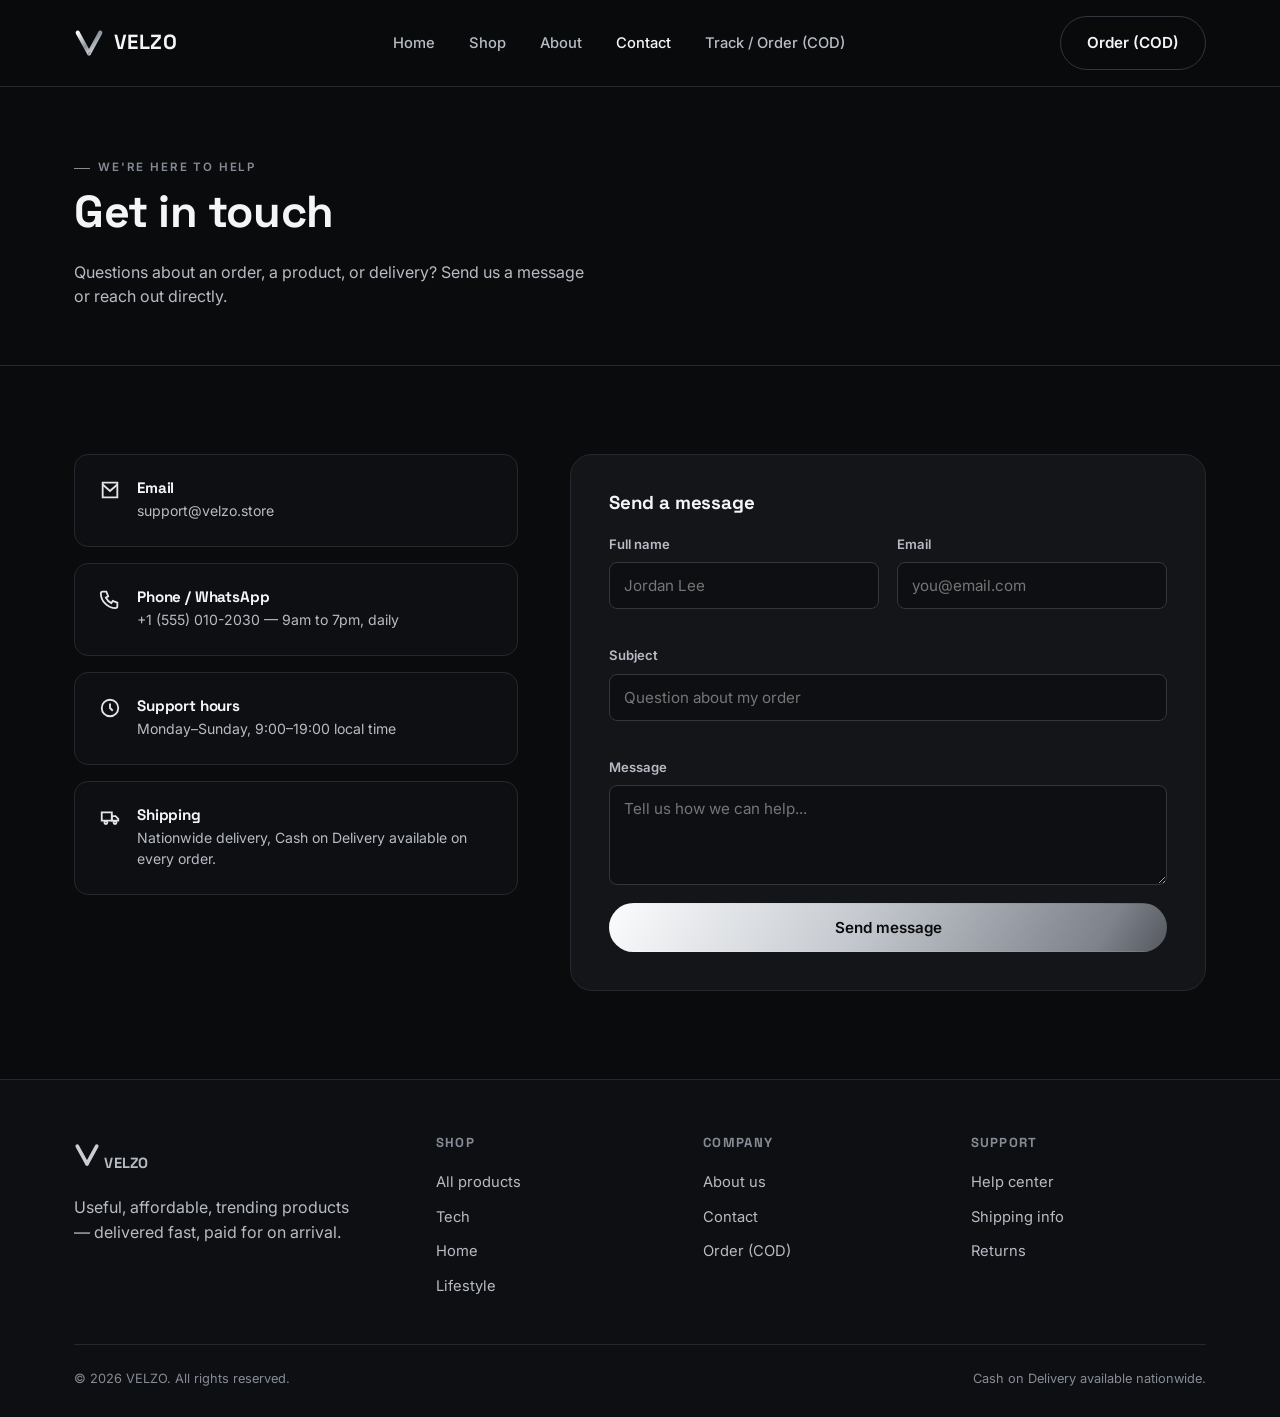
==== contact.html @ 2fbee6c0 "Add files via upload" ====
<!DOCTYPE html>
<html lang="en">
<head>
<meta charset="UTF-8">
<meta name="viewport" content="width=device-width, initial-scale=1.0">
<title>Contact — VELZO</title>
<link rel="preconnect" href="https://fonts.googleapis.com">
<link href="https://fonts.googleapis.com/css2?family=Space+Grotesk:wght@500;600;700&family=Inter:wght@400;500;600;700&display=swap" rel="stylesheet">
<link rel="stylesheet" href="style.css">
</head>
<body>

<nav class="nav">
  <div class="nav-inner">
    <a href="index.html" class="logo">
      <svg width="30" height="30" viewBox="0 0 32 32"><defs><linearGradient id="g1" x1="0" y1="0" x2="1" y2="1">
        <stop offset="0" stop-color="#fbfcfd"/><stop offset="0.5" stop-color="#8b929c"/><stop offset="1" stop-color="#fbfcfd"/>
      </linearGradient></defs>
      <path d="M4 5 L16 27 L28 5" stroke="url(#g1)" stroke-width="4.5" fill="none" stroke-linecap="round" stroke-linejoin="round"/>
      <circle cx="16" cy="27" r="2.1" fill="url(#g1)"/></svg>
      VELZO
    </a>
    <ul class="nav-links">
      <li><a href="index.html">Home</a></li>
      <li><a href="shop.html">Shop</a></li>
      <li><a href="about.html">About</a></li>
      <li><a href="contact.html" class="active">Contact</a></li>
      <li><a href="order.html">Track / Order (COD)</a></li>
    </ul>
    <div class="nav-cta">
      <a href="order.html" class="btn btn-outline">Order (COD)</a>
      <button class="nav-toggle" aria-label="Menu"><span></span></button>
    </div>
  </div>
</nav>

<div class="page-header">
  <div class="container">
    <div class="eyebrow">We're here to help</div>
    <h1>Get in touch</h1>
    <p style="max-width:520px;">Questions about an order, a product, or delivery? Send us a message or reach out directly.</p>
  </div>
</div>

<section>
  <div class="container contact-grid">
    <div>
      <div class="contact-info-card">
        <svg width="22" height="22" viewBox="0 0 24 24" fill="none" stroke="currentColor" stroke-width="2"><path d="M4 4h16v16H4z"/><path d="M4 6l8 7 8-7"/></svg>
        <div><h4>Email</h4><p>support@velzo.store</p></div>
      </div>
      <div class="contact-info-card">
        <svg width="22" height="22" viewBox="0 0 24 24" fill="none" stroke="currentColor" stroke-width="2"><path d="M4 4h4l2 5-2.5 1.5a12 12 0 0 0 6 6L15 14l5 2v4a2 2 0 0 1-2 2C9.6 22 2 14.4 2 6a2 2 0 0 1 2-2z"/></svg>
        <div><h4>Phone / WhatsApp</h4><p>+1 (555) 010-2030 — 9am to 7pm, daily</p></div>
      </div>
      <div class="contact-info-card">
        <svg width="22" height="22" viewBox="0 0 24 24" fill="none" stroke="currentColor" stroke-width="2"><circle cx="12" cy="12" r="9"/><path d="M12 7v5l3 3"/></svg>
        <div><h4>Support hours</h4><p>Monday–Sunday, 9:00–19:00 local time</p></div>
      </div>
      <div class="contact-info-card">
        <svg width="22" height="22" viewBox="0 0 24 24" fill="none" stroke="currentColor" stroke-width="2"><path d="M3 7h11v9H3z"/><path d="M14 11h4l3 3v2h-7z"/><circle cx="7.5" cy="18" r="1.6"/><circle cx="17.5" cy="18" r="1.6"/></svg>
        <div><h4>Shipping</h4><p>Nationwide delivery, Cash on Delivery available on every order.</p></div>
      </div>
    </div>

    <div class="form-card" id="contact-form-card">
      <h3 style="margin-bottom:20px;">Send a message</h3>
      <form id="contact-form">
        <div class="form-grid">
          <div class="field"><label for="c-name">Full name</label><input id="c-name" type="text" required placeholder="Jordan Lee"></div>
          <div class="field"><label for="c-email">Email</label><input id="c-email" type="email" required placeholder="you@email.com"></div>
          <div class="field full"><label for="c-subject">Subject</label><input id="c-subject" type="text" required placeholder="Question about my order"></div>
          <div class="field full"><label for="c-message">Message</label><textarea id="c-message" required placeholder="Tell us how we can help..."></textarea></div>
        </div>
        <button type="submit" class="btn btn-primary btn-block">Send message</button>
      </form>
    </div>
    <div class="form-card success-panel" id="contact-success" style="grid-column:2;">
      <svg width="48" height="48" viewBox="0 0 24 24" fill="none" stroke="currentColor" stroke-width="2"><circle cx="12" cy="12" r="10"/><path d="M8 12l2.5 2.5L16 9"/></svg>
      <h3>Message received</h3>
      <p>Thanks for reaching out — our team will reply within one business day.</p>
      <a href="index.html" class="btn btn-outline">Back to home</a>
    </div>
  </div>
</section>

<footer>
  <div class="container">
    <div class="footer-grid">
      <div>
        <a href="index.html" class="logo" style="margin-bottom:14px;">
          <svg width="26" height="26" viewBox="0 0 32 32"><path d="M4 5 L16 27 L28 5" stroke="#c9cdd3" stroke-width="4.5" fill="none" stroke-linecap="round" stroke-linejoin="round"/><circle cx="16" cy="27" r="2.1" fill="#c9cdd3"/></svg>
          VELZO
        </a>
        <p style="max-width:280px;">Useful, affordable, trending products — delivered fast, paid for on arrival.</p>
      </div>
      <div>
        <h4>Shop</h4>
        <a href="shop.html">All products</a>
        <a href="shop.html">Tech</a>
        <a href="shop.html">Home</a>
        <a href="shop.html">Lifestyle</a>
      </div>
      <div>
        <h4>Company</h4>
        <a href="about.html">About us</a>
        <a href="contact.html">Contact</a>
        <a href="order.html">Order (COD)</a>
      </div>
      <div>
        <h4>Support</h4>
        <a href="contact.html">Help center</a>
        <a href="contact.html">Shipping info</a>
        <a href="contact.html">Returns</a>
      </div>
    </div>
    <div class="footer-bottom">
      <span>© 2026 VELZO. All rights reserved.</span>
      <span>Cash on Delivery available nationwide.</span>
    </div>
  </div>
</footer>

<script src="script.js"></script>
</body>
</html>
---- style.css ----
/* ===== VELZO — design tokens ===== */
:root{
  --bg:#0a0b0d;
  --bg-soft:#0d0f12;
  --panel:#141519;
  --panel-2:#191b20;
  --border:#26282e;
  --border-light:#34363d;
  --silver-100:#f4f5f7;
  --silver-200:#e2e4e8;
  --silver-400:#b7bcc4;
  --silver-600:#868c96;
  --silver-800:#4d5158;
  --glow:#bcd4e6;
  --danger:#e2665f;
  --ok:#7fd6a6;
  --radius-sm:8px;
  --radius:14px;
  --radius-lg:22px;
  --chrome:linear-gradient(120deg,#fbfcfd 0%,#c7cbd1 22%,#7d828b 45%,#3c3e43 55%,#c7cbd1 75%,#fbfcfd 100%);
  --font-display:'Space Grotesk',sans-serif;
  --font-body:'Inter',sans-serif;
  --maxw:1180px;
}

*,*::before,*::after{box-sizing:border-box;}
html{scroll-behavior:smooth;}
body{
  margin:0;
  background:var(--bg);
  color:var(--silver-200);
  font-family:var(--font-body);
  line-height:1.55;
  -webkit-font-smoothing:antialiased;
}
img{max-width:100%;display:block;}
a{color:inherit;text-decoration:none;}
ul{list-style:none;margin:0;padding:0;}
h1,h2,h3,h4{
  font-family:var(--font-display);
  color:var(--silver-100);
  line-height:1.12;
  margin:0 0 .5em;
  letter-spacing:-0.01em;
}
p{margin:0 0 1em;color:var(--silver-400);}
.container{max-width:var(--maxw);margin:0 auto;padding:0 24px;}
section{padding:88px 0;}
@media(max-width:720px){section{padding:56px 0;}}

.eyebrow{
  display:inline-flex;align-items:center;gap:8px;
  font-family:var(--font-body);
  font-size:.72rem;font-weight:600;letter-spacing:.16em;text-transform:uppercase;
  color:var(--silver-600);
  margin-bottom:14px;
}
.eyebrow::before{content:"";width:16px;height:1px;background:var(--silver-600);}

.chrome-text{
  background:var(--chrome);
  background-size:200% auto;
  -webkit-background-clip:text;background-clip:text;color:transparent;
  animation:sheen 6s linear infinite;
}
@keyframes sheen{to{background-position:200% center;}}

/* ===== buttons ===== */
.btn{
  display:inline-flex;align-items:center;justify-content:center;gap:8px;
  font-family:var(--font-body);font-weight:600;font-size:.95rem;
  padding:14px 26px;border-radius:100px;border:1px solid transparent;
  cursor:pointer;transition:transform .18s ease,box-shadow .18s ease,border-color .18s ease,background .18s ease;
  white-space:nowrap;
}
.btn:active{transform:scale(.97);}
.btn-primary{
  background:var(--chrome);background-size:200% auto;background-position:0 center;
  color:#0a0b0d;
}
.btn-primary:hover{background-position:100% center;box-shadow:0 0 0 1px var(--silver-200),0 8px 24px -8px rgba(255,255,255,.25);}
.btn-outline{
  background:transparent;border-color:var(--border-light);color:var(--silver-100);
}
.btn-outline:hover{border-color:var(--silver-400);box-shadow:0 0 0 1px var(--border-light);}
.btn-block{width:100%;}
.btn[disabled]{opacity:.5;cursor:not-allowed;}

/* ===== nav ===== */
.nav{
  position:sticky;top:0;z-index:50;
  background:rgba(10,11,13,.78);backdrop-filter:blur(10px);
  border-bottom:1px solid var(--border);
}
.nav-inner{display:flex;align-items:center;justify-content:space-between;padding:16px 24px;max-width:var(--maxw);margin:0 auto;}
.logo{display:flex;align-items:center;gap:10px;font-family:var(--font-display);font-size:1.28rem;font-weight:700;color:var(--silver-100);letter-spacing:.02em;}
.logo svg{flex-shrink:0;}
.nav-links{display:flex;align-items:center;gap:34px;}
.nav-links a{font-size:.92rem;font-weight:500;color:var(--silver-400);transition:color .15s;}
.nav-links a:hover,.nav-links a.active{color:var(--silver-100);}
.nav-cta{display:flex;align-items:center;gap:14px;}
.nav-toggle{display:none;background:none;border:1px solid var(--border-light);border-radius:8px;padding:8px 10px;cursor:pointer;}
.nav-toggle span,.nav-toggle span::before,.nav-toggle span::after{content:"";display:block;width:18px;height:2px;background:var(--silver-100);position:relative;}
.nav-toggle span::before{position:absolute;top:-6px;}
.nav-toggle span::after{position:absolute;top:6px;}

@media(max-width:860px){
  .nav-links{
    position:fixed;inset:64px 0 auto 0;background:var(--bg-soft);
    flex-direction:column;align-items:flex-start;gap:0;
    border-bottom:1px solid var(--border);
    transform:translateY(-130%);transition:transform .25s ease;
  }
  .nav-links.open{transform:translateY(0);}
  .nav-links a{width:100%;padding:16px 24px;border-bottom:1px solid var(--border);}
  .nav-toggle{display:block;}
  .nav-cta .btn-outline{display:none;}
}

/* ===== hero ===== */
.hero{position:relative;overflow:hidden;padding:120px 0 100px;}
.hero-mark{
  position:absolute;right:-120px;top:-120px;width:560px;height:560px;opacity:.16;
  background:radial-gradient(circle at 30% 30%,var(--silver-400),transparent 60%);
  filter:blur(10px);pointer-events:none;
}
.hero-grid{display:grid;grid-template-columns:1.1fr .9fr;gap:56px;align-items:center;position:relative;}
.hero h1{font-size:clamp(2.4rem,5vw,3.9rem);}
.hero p.lead{font-size:1.12rem;max-width:520px;}
.hero-actions{display:flex;gap:14px;margin-top:32px;flex-wrap:wrap;}
.hero-visual{position:relative;aspect-ratio:1/1;border-radius:var(--radius-lg);border:1px solid var(--border-light);background:linear-gradient(160deg,var(--panel),var(--bg-soft));display:flex;align-items:center;justify-content:center;}
.hero-visual svg{width:62%;height:62%;}
@media(max-width:900px){.hero-grid{grid-template-columns:1fr;}.hero-visual{order:-1;max-width:340px;margin:0 auto;}}

/* ===== trust strip ===== */
.trust-strip{border-top:1px solid var(--border);border-bottom:1px solid var(--border);background:var(--bg-soft);}
.trust-strip .container{display:flex;justify-content:space-between;flex-wrap:wrap;gap:20px;padding-top:26px;padding-bottom:26px;}
.trust-item{display:flex;align-items:center;gap:10px;font-size:.86rem;color:var(--silver-400);font-weight:500;}
.trust-item svg{flex-shrink:0;color:var(--silver-200);}

/* ===== section headers ===== */
.section-head{display:flex;justify-content:space-between;align-items:flex-end;gap:24px;margin-bottom:40px;flex-wrap:wrap;}
.section-head h2{font-size:clamp(1.7rem,3vw,2.3rem);margin:0;}
.section-head p{margin:0;max-width:420px;}

/* ===== product grid / cards ===== */
.grid{display:grid;grid-template-columns:repeat(3,1fr);gap:22px;}
@media(max-width:920px){.grid{grid-template-columns:repeat(2,1fr);}}
@media(max-width:560px){.grid{grid-template-columns:1fr;}}

.card{
  background:var(--panel);border:1px solid var(--border);border-radius:var(--radius);
  padding:22px;display:flex;flex-direction:column;gap:14px;
  transition:transform .2s ease,border-color .2s ease,box-shadow .2s ease;
  position:relative;
}
.card:hover{transform:translateY(-6px);border-color:var(--border-light);box-shadow:0 20px 40px -20px rgba(0,0,0,.6),0 0 0 1px var(--border-light);}
.card-media{
  aspect-ratio:1/1;border-radius:var(--radius-sm);background:var(--bg-soft);
  border:1px solid var(--border);display:flex;align-items:center;justify-content:center;overflow:hidden;
}
.card-media svg{width:52%;height:52%;color:var(--silver-200);}
.card-tag{position:absolute;top:34px;left:34px;font-size:.68rem;font-weight:700;letter-spacing:.08em;text-transform:uppercase;background:rgba(10,11,13,.75);color:var(--silver-100);padding:5px 10px;border-radius:100px;border:1px solid var(--border-light);}
.card h3{font-size:1.05rem;margin:0;}
.card .price{font-family:var(--font-display);color:var(--silver-100);font-size:1.15rem;font-weight:700;}
.card .price small{color:var(--silver-600);font-weight:500;font-size:.8rem;text-decoration:line-through;margin-left:8px;}
.card-row{display:flex;align-items:center;justify-content:space-between;gap:12px;margin-top:auto;}
.card-desc{font-size:.88rem;color:var(--silver-600);margin:0;}

/* ===== filters (shop) ===== */
.filters{display:flex;gap:10px;flex-wrap:wrap;margin-bottom:34px;}
.chip{
  border:1px solid var(--border-light);padding:9px 18px;border-radius:100px;font-size:.85rem;font-weight:600;
  color:var(--silver-400);cursor:pointer;background:transparent;transition:all .15s;
}
.chip.active,.chip:hover{color:#0a0b0d;background:var(--silver-200);border-color:var(--silver-200);}

/* ===== value props ===== */
.values{display:grid;grid-template-columns:repeat(3,1fr);gap:22px;}
@media(max-width:820px){.values{grid-template-columns:1fr;}}
.value-card{padding:30px;border:1px solid var(--border);border-radius:var(--radius);background:var(--bg-soft);}
.value-card svg{margin-bottom:18px;color:var(--silver-200);}
.value-card h3{font-size:1.1rem;}

/* ===== CTA band ===== */
.cta-band{
  background:linear-gradient(135deg,var(--panel-2),var(--bg-soft));
  border:1px solid var(--border-light);border-radius:var(--radius-lg);
  padding:56px;text-align:center;
}
.cta-band h2{font-size:clamp(1.6rem,3vw,2.2rem);}
.cta-band .btn{margin-top:14px;}

/* ===== footer ===== */
footer{border-top:1px solid var(--border);background:var(--bg-soft);padding:56px 0 28px;}
.footer-grid{display:grid;grid-template-columns:1.4fr 1fr 1fr 1fr;gap:32px;margin-bottom:40px;}
@media(max-width:760px){.footer-grid{grid-template-columns:1fr 1fr;}}
.footer-grid h4{font-size:.82rem;text-transform:uppercase;letter-spacing:.1em;color:var(--silver-600);margin-bottom:14px;}
.footer-grid a{display:block;padding:6px 0;color:var(--silver-400);font-size:.92rem;}
.footer-grid a:hover{color:var(--silver-100);}
.footer-bottom{display:flex;justify-content:space-between;flex-wrap:wrap;gap:12px;border-top:1px solid var(--border);padding-top:24px;font-size:.8rem;color:var(--silver-600);}

/* ===== page header (inner pages) ===== */
.page-header{padding:64px 0 40px;border-bottom:1px solid var(--border);}
.page-header .eyebrow{margin-bottom:10px;}
.page-header h1{font-size:clamp(2rem,4vw,2.8rem);}

/* ===== product detail ===== */
.product-detail{display:grid;grid-template-columns:1fr 1fr;gap:52px;align-items:start;}
@media(max-width:860px){.product-detail{grid-template-columns:1fr;}}
.product-gallery{aspect-ratio:1/1;border-radius:var(--radius-lg);background:var(--panel);border:1px solid var(--border-light);display:flex;align-items:center;justify-content:center;}
.product-gallery svg{width:48%;height:48%;color:var(--silver-200);}
.product-info .price-row{display:flex;align-items:baseline;gap:12px;margin:14px 0 22px;}
.product-info .price-row .price{font-family:var(--font-display);font-size:2rem;color:var(--silver-100);font-weight:700;}
.product-info .price-row .old{color:var(--silver-600);text-decoration:line-through;font-size:1.1rem;}
.badge{display:inline-block;font-size:.7rem;font-weight:700;letter-spacing:.08em;text-transform:uppercase;color:var(--ok);border:1px solid var(--ok);border-radius:100px;padding:4px 10px;margin-bottom:14px;}
.spec-list{border-top:1px solid var(--border);margin-top:26px;}
.spec-row{display:flex;justify-content:space-between;padding:12px 0;border-bottom:1px solid var(--border);font-size:.9rem;}
.spec-row span:first-child{color:var(--silver-600);}
.spec-row span:last-child{color:var(--silver-200);font-weight:500;}
.product-actions{display:flex;gap:12px;margin-top:26px;flex-wrap:wrap;}

/* ===== forms ===== */
.form-card{background:var(--panel);border:1px solid var(--border);border-radius:var(--radius-lg);padding:38px;}
.form-grid{display:grid;grid-template-columns:1fr 1fr;gap:18px;}
@media(max-width:640px){.form-grid{grid-template-columns:1fr;}}
.field{display:flex;flex-direction:column;gap:8px;margin-bottom:18px;}
.field.full{grid-column:1/-1;}
.field label{font-size:.82rem;font-weight:600;color:var(--silver-400);}
.field input,.field select,.field textarea{
  background:var(--bg-soft);border:1px solid var(--border-light);border-radius:var(--radius-sm);
  padding:13px 14px;color:var(--silver-100);font-family:var(--font-body);font-size:.95rem;
}
.field input:focus,.field select:focus,.field textarea:focus{outline:none;border-color:var(--silver-400);box-shadow:0 0 0 3px rgba(191,196,204,.12);}
.field textarea{resize:vertical;min-height:100px;}
.form-note{display:flex;gap:10px;align-items:flex-start;background:var(--bg-soft);border:1px solid var(--border);border-radius:var(--radius-sm);padding:14px 16px;font-size:.85rem;color:var(--silver-400);margin-bottom:22px;}
.form-note svg{flex-shrink:0;margin-top:2px;color:var(--ok);}
.success-panel{display:none;text-align:center;padding:50px 20px;}
.success-panel svg{margin:0 auto 18px;color:var(--ok);}
.success-panel.show{display:block;}
.form-card.hide{display:none;}
.order-summary{background:var(--bg-soft);border:1px solid var(--border);border-radius:var(--radius-sm);padding:16px 18px;margin:20px 0;text-align:left;font-size:.9rem;}
.order-summary div{display:flex;justify-content:space-between;padding:4px 0;color:var(--silver-400);}
.order-summary div span:last-child{color:var(--silver-100);font-weight:600;}

/* ===== about page ===== */
.about-grid{display:grid;grid-template-columns:1fr 1fr;gap:52px;align-items:center;}
@media(max-width:860px){.about-grid{grid-template-columns:1fr;}}
.stat-row{display:flex;gap:36px;margin-top:28px;flex-wrap:wrap;}
.stat b{display:block;font-family:var(--font-display);font-size:1.9rem;color:var(--silver-100);}
.stat span{font-size:.8rem;color:var(--silver-600);}

/* ===== contact ===== */
.contact-grid{display:grid;grid-template-columns:1fr 1fr;gap:52px;}
@media(max-width:860px){.contact-grid{grid-template-columns:1fr;}}
.contact-info-card{border:1px solid var(--border);border-radius:var(--radius);padding:24px;background:var(--bg-soft);display:flex;gap:16px;margin-bottom:16px;}
.contact-info-card svg{flex-shrink:0;color:var(--silver-200);}
.contact-info-card h4{margin:0 0 4px;font-size:.95rem;color:var(--silver-100);}
.contact-info-card p{margin:0;font-size:.88rem;}

.empty-state{text-align:center;padding:60px 20px;color:var(--silver-600);}
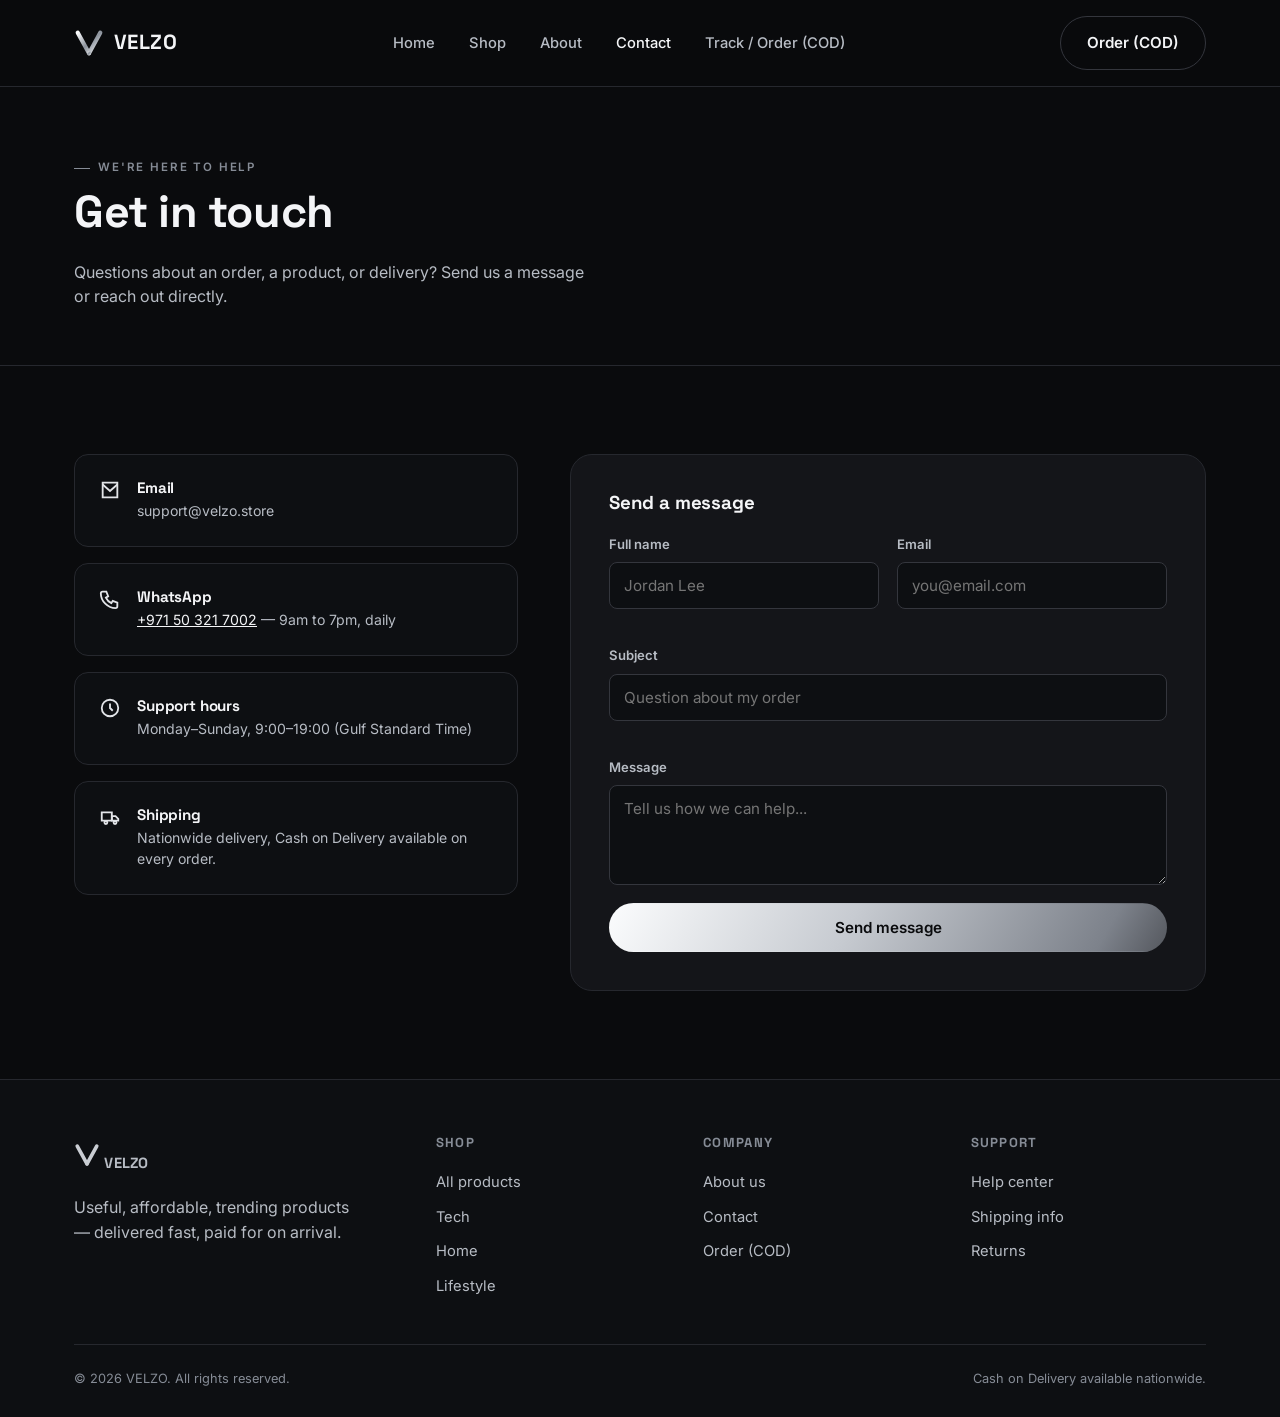
==== commit 2e37c2ca: "Add files via upload" ====
--- a/contact.html
+++ b/contact.html
@@ -51,11 +51,11 @@
       </div>
       <div class="contact-info-card">
         <svg width="22" height="22" viewBox="0 0 24 24" fill="none" stroke="currentColor" stroke-width="2"><path d="M4 4h4l2 5-2.5 1.5a12 12 0 0 0 6 6L15 14l5 2v4a2 2 0 0 1-2 2C9.6 22 2 14.4 2 6a2 2 0 0 1 2-2z"/></svg>
-        <div><h4>Phone / WhatsApp</h4><p>+1 (555) 010-2030 — 9am to 7pm, daily</p></div>
+        <div><h4>WhatsApp</h4><p><a href="https://wa.me/971503217002" target="_blank" rel="noopener" style="color:var(--silver-100);text-decoration:underline;">+971 50 321 7002</a> — 9am to 7pm, daily</p></div>
       </div>
       <div class="contact-info-card">
         <svg width="22" height="22" viewBox="0 0 24 24" fill="none" stroke="currentColor" stroke-width="2"><circle cx="12" cy="12" r="9"/><path d="M12 7v5l3 3"/></svg>
-        <div><h4>Support hours</h4><p>Monday–Sunday, 9:00–19:00 local time</p></div>
+        <div><h4>Support hours</h4><p>Monday–Sunday, 9:00–19:00 (Gulf Standard Time)</p></div>
       </div>
       <div class="contact-info-card">
         <svg width="22" height="22" viewBox="0 0 24 24" fill="none" stroke="currentColor" stroke-width="2"><path d="M3 7h11v9H3z"/><path d="M14 11h4l3 3v2h-7z"/><circle cx="7.5" cy="18" r="1.6"/><circle cx="17.5" cy="18" r="1.6"/></svg>
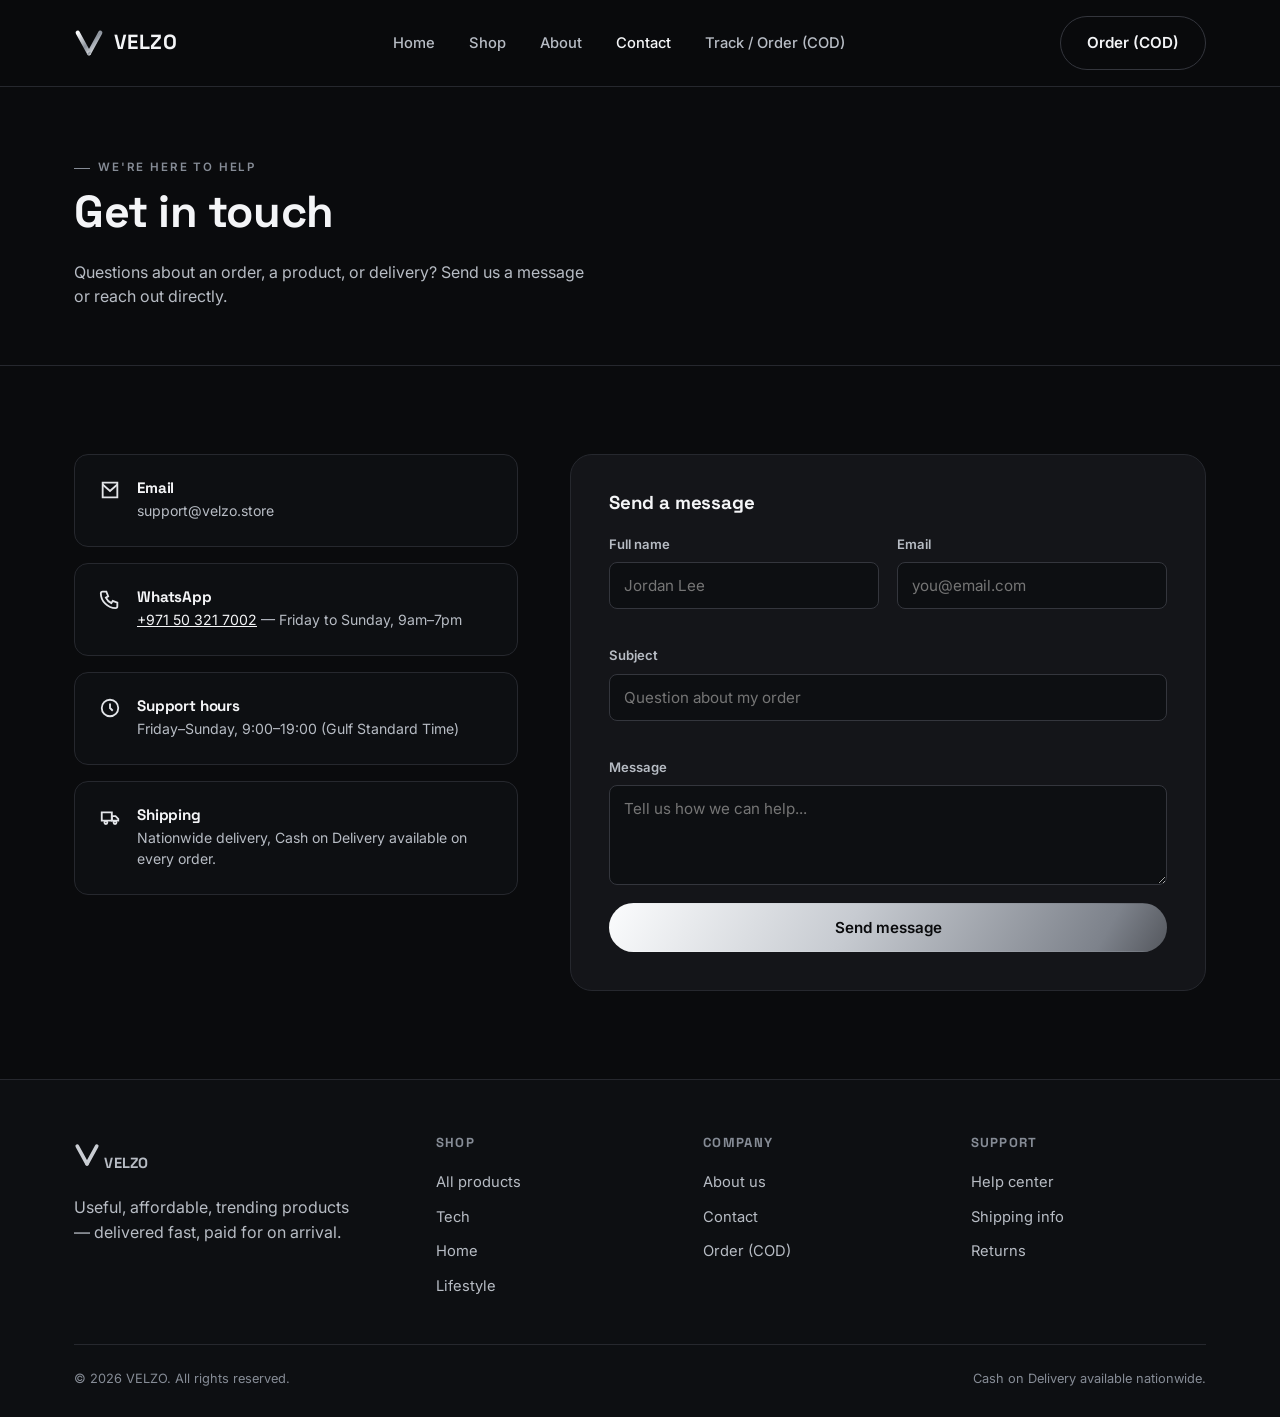
==== commit 87c594ff: "Add files via upload" ====
--- a/contact.html
+++ b/contact.html
@@ -51,11 +51,11 @@
       </div>
       <div class="contact-info-card">
         <svg width="22" height="22" viewBox="0 0 24 24" fill="none" stroke="currentColor" stroke-width="2"><path d="M4 4h4l2 5-2.5 1.5a12 12 0 0 0 6 6L15 14l5 2v4a2 2 0 0 1-2 2C9.6 22 2 14.4 2 6a2 2 0 0 1 2-2z"/></svg>
-        <div><h4>WhatsApp</h4><p><a href="https://wa.me/971503217002" target="_blank" rel="noopener" style="color:var(--silver-100);text-decoration:underline;">+971 50 321 7002</a> — 9am to 7pm, daily</p></div>
+        <div><h4>WhatsApp</h4><p><a href="https://wa.me/971503217002" target="_blank" rel="noopener" style="color:var(--silver-100);text-decoration:underline;">+971 50 321 7002</a> — Friday to Sunday, 9am–7pm</p></div>
       </div>
       <div class="contact-info-card">
         <svg width="22" height="22" viewBox="0 0 24 24" fill="none" stroke="currentColor" stroke-width="2"><circle cx="12" cy="12" r="9"/><path d="M12 7v5l3 3"/></svg>
-        <div><h4>Support hours</h4><p>Monday–Sunday, 9:00–19:00 (Gulf Standard Time)</p></div>
+        <div><h4>Support hours</h4><p>Friday–Sunday, 9:00–19:00 (Gulf Standard Time)</p></div>
       </div>
       <div class="contact-info-card">
         <svg width="22" height="22" viewBox="0 0 24 24" fill="none" stroke="currentColor" stroke-width="2"><path d="M3 7h11v9H3z"/><path d="M14 11h4l3 3v2h-7z"/><circle cx="7.5" cy="18" r="1.6"/><circle cx="17.5" cy="18" r="1.6"/></svg>
